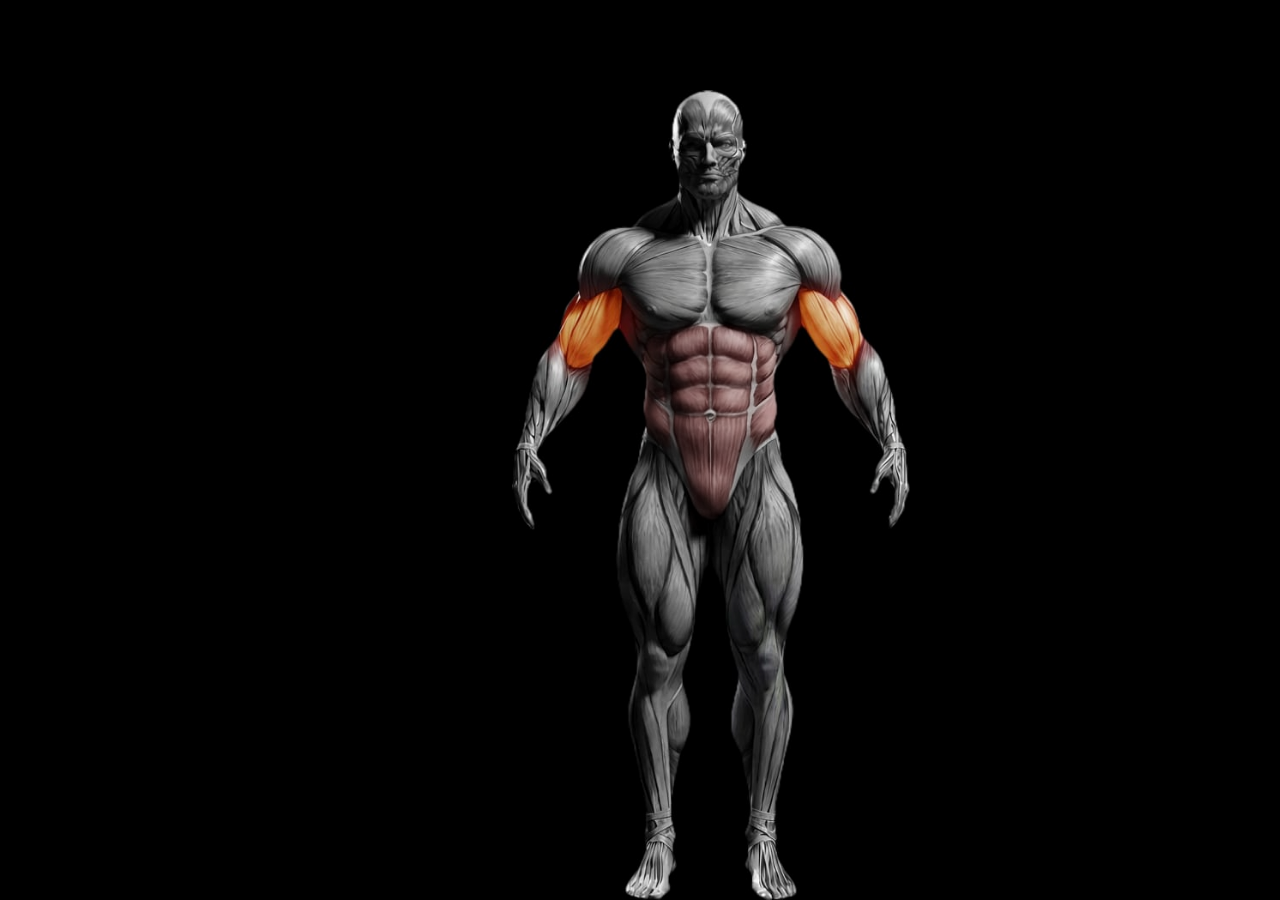
==== index.html @ 20246aa8 "adding my gym project to github" ====
<!DOCTYPE html>
<html lang="en">
<head>
  <meta charset="UTF-8">
  <meta name="viewport" content="width=device-width, initial-scale=1.0">
  <title>Interactive Gym Body</title>
  <link rel="stylesheet" href="style.css">
</head>
<body>
  <div class="container">
    <!-- Image Layers -->
    <div class="image-stack">
      <!-- Base Image (always visible) -->
      <img src="normal.jpeg" class="body-img base" alt="Normal Body">

      <!-- Highlight Images -->
      <img src="chest.jpeg" class="body-img highlight chest" alt="Chest">
      <img src="shoulders.jpeg" class="body-img highlight shoulders" alt="Shoulders">
      <img src="biceps.jpeg" class="body-img highlight biceps" alt="Biceps">
      <img src="core.jpeg" class="body-img highlight abs" alt="Abs">
 
      <img src="quads.jpeg" class="body-img highlight legs" alt="Legs">
    </div>

    <!-- Hotspots -->
    <div class="hotspot" data-part="chest" style="top: 28%; left: 48%; width: 120px; height: 80px;"></div>
    <div class="hotspot" data-part="shoulders" style="top: 25%; left: 42%; width: 90px; height: 70px;"></div>
    <div class="hotspot" data-part="shoulders" style="top: 25%; left: 56%; width: 90px; height: 70px;"></div>
    <div class="hotspot" data-part="biceps" style="top: 33%; left: 42%; width: 80px; height: 80px;"></div>
    <div class="hotspot" data-part="biceps" style="top: 33%; left: 58%; width: 80px; height: 80px;"></div>
    <div class="hotspot" data-part="abs" style="top: 39%; left: 50%; width: 80px; height: 120px;"></div>
    <div class="hotspot" data-part="legs" style="top: 55%; left: 47%; width: 150px; height: 200px;"></div>
  </div>

  <!-- Right Panel -->
  <div class="panel" id="panel">
    <h2 id="panelTitle">Workouts</h2>
    <div id="exerciseList"></div>
    <button onclick="goBack()">Back</button>
  </div>

  <!-- GSAP -->
  <script src="https://cdnjs.cloudflare.com/ajax/libs/gsap/3.12.5/gsap.min.js"></script>
  <script src="script.js"></script>
</body>
</html>
---- style.css ----
body {
    margin: 0;
    font-family: Arial, sans-serif;
    background: #000;
    color: white;
    overflow: hidden;
  }
  
  .container {
    position: relative;
    height: 100vh;
    display: flex;
    align-items: center;
    justify-content: center;
  }
  
  .image-stack {
    position: absolute;
    /* max-height: 90vh; */
    top:10%;
    left:40%;
  }
  
  .body-img {
    position: absolute;
    top: 0;
    left: 0;
    max-height: 90vh;
    opacity: 0;
    pointer-events: none;
  }
  
  .base {
    opacity: 1 !important; /* Base always visible */
    z-index: 1;
  }
  
  .highlight {
    z-index: 2; /* Always above base */
  }
  
  .hotspot {
    position: absolute;
    border-radius: 50%;
    cursor: pointer;
    /* background: rgba(0, 255, 150, 0.25); */
    /* border: 1px solid #0f0; */
    transition: transform 0.2s;
    z-index: 5;
  }
  
  .hotspot:hover {
    transform: scale(1.2);
    /* background: rgba(0, 255, 150, 0.5); */
  }
  
  .panel {
    position: fixed;
    top: 0;
    right: -50%;
    width: 40%;
    height: 100%;
    background: #111;
    padding: 20px;
    box-shadow: -4px 0 10px rgba(0,0,0,0.6);
    transition: right 0.8s ease;
    overflow-y: auto;
    z-index: 10;
  }
  
  .panel.active {
    right: 0;
  }
  
  .exercise {
    background: #222;
    margin: 10px 0;
    padding: 15px;
    border-radius: 8px;
  }
  
  button {
    margin-top: 20px;
    padding: 10px 15px;
    border: none;
    background: limegreen;
    color: white;
    font-size: 16px;
    border-radius: 6px;
    cursor: pointer;
  }
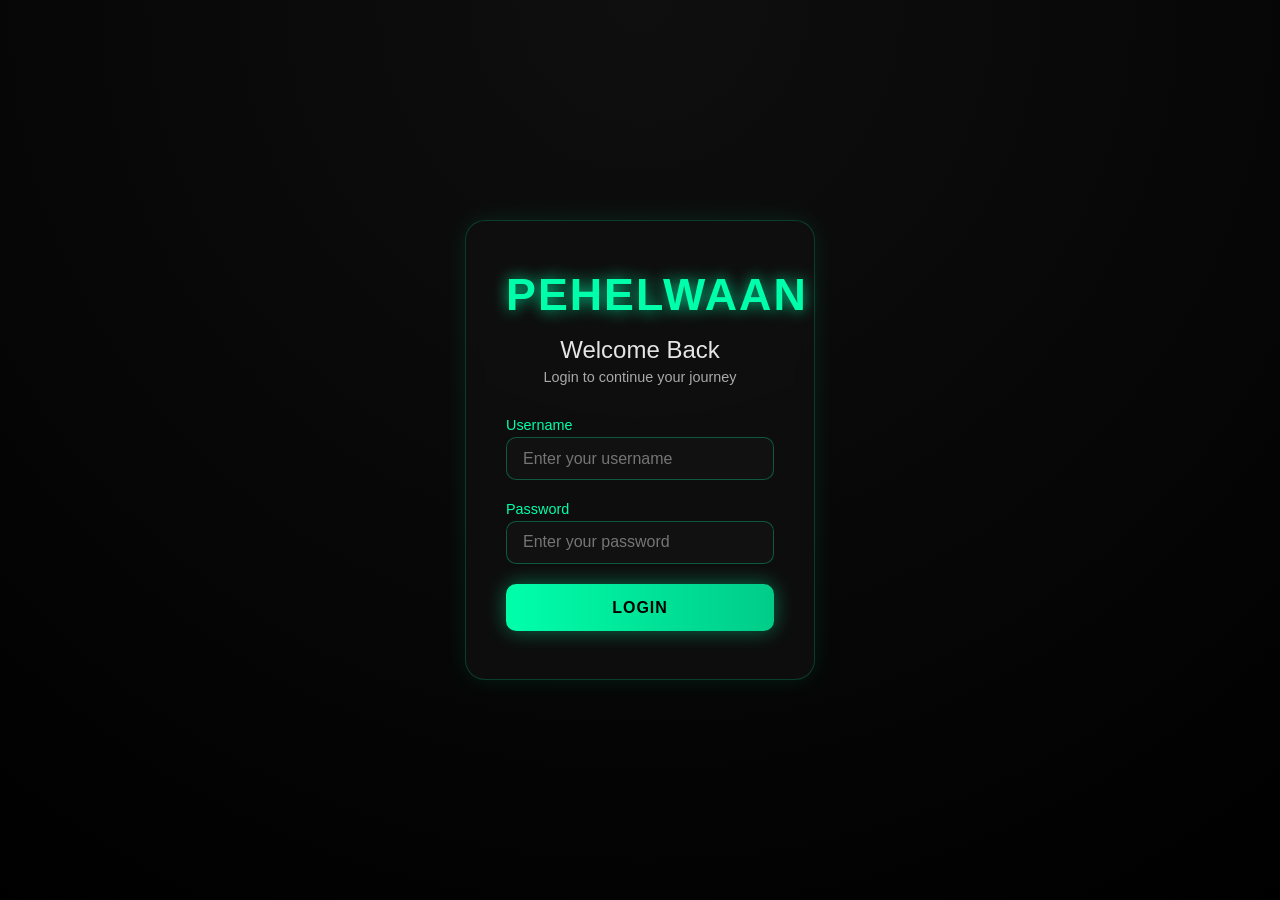
==== commit e82eee77: "files name change" ====
--- a/index.html
+++ b/index.html
@@ -1,46 +1,31 @@
 <!DOCTYPE html>
 <html lang="en">
 <head>
-  <meta charset="UTF-8">
-  <meta name="viewport" content="width=device-width, initial-scale=1.0">
-  <title>Interactive Gym Body</title>
-  <link rel="stylesheet" href="style.css">
+  <meta charset="UTF-8" />
+  <meta name="viewport" content="width=device-width, initial-scale=1.0" />
+  <title>Login | PEHELWAAN</title>
+  <link rel="stylesheet" href="style.css" />
 </head>
 <body>
-  <div class="container">
-    <!-- Image Layers -->
-    <div class="image-stack">
-      <!-- Base Image (always visible) -->
-      <img src="normal.jpeg" class="body-img base" alt="Normal Body">
-
-      <!-- Highlight Images -->
-      <img src="chest.jpeg" class="body-img highlight chest" alt="Chest">
-      <img src="shoulders.jpeg" class="body-img highlight shoulders" alt="Shoulders">
-      <img src="biceps.jpeg" class="body-img highlight biceps" alt="Biceps">
-      <img src="core.jpeg" class="body-img highlight abs" alt="Abs">
- 
-      <img src="quads.jpeg" class="body-img highlight legs" alt="Legs">
+  <div class="login-container">
+    <div class="login-box">
+      <h1 class="logo">PEHELWAAN</h1>
+      <h2>Welcome Back</h2>
+      <p class="subtitle">Login to continue your journey</p>
+      <form>
+        <div class="input-group">
+          <label for="email">Username</label>
+          <input type="input" id="email" placeholder="Enter your username" required />
+        </div>
+        <div class="input-group">
+          <label for="password">Password</label>
+          <input type="password" id="password" placeholder="Enter your password" required />
+        </div>
+        <button type="submit" class="btn" id="butt">Login</button>
+      </form>
+      
     </div>
-
-    <!-- Hotspots -->
-    <div class="hotspot" data-part="chest" style="top: 28%; left: 48%; width: 120px; height: 80px;"></div>
-    <div class="hotspot" data-part="shoulders" style="top: 25%; left: 42%; width: 90px; height: 70px;"></div>
-    <div class="hotspot" data-part="shoulders" style="top: 25%; left: 56%; width: 90px; height: 70px;"></div>
-    <div class="hotspot" data-part="biceps" style="top: 33%; left: 42%; width: 80px; height: 80px;"></div>
-    <div class="hotspot" data-part="biceps" style="top: 33%; left: 58%; width: 80px; height: 80px;"></div>
-    <div class="hotspot" data-part="abs" style="top: 39%; left: 50%; width: 80px; height: 120px;"></div>
-    <div class="hotspot" data-part="legs" style="top: 55%; left: 47%; width: 150px; height: 200px;"></div>
   </div>
-
-  <!-- Right Panel -->
-  <div class="panel" id="panel">
-    <h2 id="panelTitle">Workouts</h2>
-    <div id="exerciseList"></div>
-    <button onclick="goBack()">Back</button>
-  </div>
-
-  <!-- GSAP -->
-  <script src="https://cdnjs.cloudflare.com/ajax/libs/gsap/3.12.5/gsap.min.js"></script>
   <script src="script.js"></script>
 </body>
-</html>
+</html>
--- a/style.css
+++ b/style.css
@@ -1,92 +1,140 @@
+@import url('https://fonts.googleapis.com/css2?family=Oswald:wght@400;600&family=Poppins:wght@300;400;500&display=swap');
+
+* {
+  margin: 0;
+  padding: 0;
+  box-sizing: border-box;
+}
+
 body {
-    margin: 0;
-    font-family: Arial, sans-serif;
-    background: #000;
-    color: white;
-    overflow: hidden;
-  }
-  
-  .container {
-    position: relative;
-    height: 100vh;
-    display: flex;
-    align-items: center;
-    justify-content: center;
-  }
-  
-  .image-stack {
-    position: absolute;
-    /* max-height: 90vh; */
-    top:10%;
-    left:40%;
-  }
-  
-  .body-img {
-    position: absolute;
-    top: 0;
-    left: 0;
-    max-height: 90vh;
-    opacity: 0;
-    pointer-events: none;
-  }
-  
-  .base {
-    opacity: 1 !important; /* Base always visible */
-    z-index: 1;
-  }
-  
-  .highlight {
-    z-index: 2; /* Always above base */
-  }
-  
-  .hotspot {
-    position: absolute;
-    border-radius: 50%;
-    cursor: pointer;
-    /* background: rgba(0, 255, 150, 0.25); */
-    /* border: 1px solid #0f0; */
-    transition: transform 0.2s;
-    z-index: 5;
-  }
-  
-  .hotspot:hover {
-    transform: scale(1.2);
-    /* background: rgba(0, 255, 150, 0.5); */
-  }
-  
-  .panel {
-    position: fixed;
-    top: 0;
-    right: -50%;
-    width: 40%;
-    height: 100%;
-    background: #111;
-    padding: 20px;
-    box-shadow: -4px 0 10px rgba(0,0,0,0.6);
-    transition: right 0.8s ease;
-    overflow-y: auto;
-    z-index: 10;
-  }
-  
-  .panel.active {
-    right: 0;
-  }
-  
-  .exercise {
-    background: #222;
-    margin: 10px 0;
-    padding: 15px;
-    border-radius: 8px;
-  }
-  
-  button {
-    margin-top: 20px;
-    padding: 10px 15px;
-    border: none;
-    background: limegreen;
-    color: white;
-    font-size: 16px;
-    border-radius: 6px;
-    cursor: pointer;
-  }
-  +  font-family: "Poppins", sans-serif;
+  height: 100vh;
+  background: radial-gradient(circle at top, #0f0f0f 0%, #000 100%);
+  color: #e5e5e5;
+  display: flex;
+  justify-content: center;
+  align-items: center;
+  overflow: hidden;
+}
+
+.login-container {
+  display: flex;
+  justify-content: center;
+  align-items: center;
+  width: 100%;
+}
+
+.login-box {
+  background: rgba(15, 15, 15, 0.9);
+  border: 1px solid rgba(0, 255, 170, 0.2);
+  border-radius: 20px;
+  box-shadow: 0 0 25px rgba(0, 255, 170, 0.1);
+  padding: 3rem 2.5rem;
+  width: 350px;
+  text-align: center;
+  backdrop-filter: blur(8px);
+  transition: 0.3s ease;
+}
+
+.login-box:hover {
+  box-shadow: 0 0 40px rgba(0, 255, 170, 0.3);
+}
+
+.logo {
+  font-family: "Oswald", sans-serif;
+  font-size: 2.8rem;
+  color: #00ffaa;
+  letter-spacing: 2px;
+  text-shadow: 0 0 15px rgba(0, 255, 170, 0.8);
+  margin-bottom: 1rem;
+}
+
+h2 {
+  font-weight: 500;
+  color: #e5e5e5;
+  margin-bottom: 0.3rem;
+}
+
+.subtitle {
+  font-size: 0.9rem;
+  color: #aaaaaa;
+  margin-bottom: 2rem;
+}
+
+.input-group {
+  margin-bottom: 1.3rem;
+  text-align: left;
+}
+
+.input-group label {
+  display: block;
+  color: #00ffaa;
+  font-size: 0.9rem;
+  margin-bottom: 0.3rem;
+}
+
+.input-group input {
+  width: 100%;
+  padding: 0.7rem 1rem;
+  background: #111;
+  border: 1px solid rgba(0, 255, 170, 0.3);
+  border-radius: 10px;
+  color: #fff;
+  font-size: 1rem;
+  outline: none;
+  transition: border 0.3s ease, box-shadow 0.3s ease;
+}
+
+.input-group input:focus {
+  border: 1px solid #00ffaa;
+  box-shadow: 0 0 10px rgba(0, 255, 170, 0.5);
+}
+
+.btn {
+  width: 100%;
+  padding: 0.9rem;
+  border: none;
+  border-radius: 10px;
+  background: linear-gradient(90deg, #00ffaa, #00cc88);
+  color: #000;
+  font-size: 1rem;
+  font-weight: 600;
+  cursor: pointer;
+  transition: all 0.4s ease;
+  text-transform: uppercase;
+  letter-spacing: 1px;
+  box-shadow: 0 0 20px rgba(0, 255, 170, 0.4);
+}
+
+.btn:hover {
+  background: linear-gradient(90deg, #00cc88, #00ffaa);
+  transform: scale(1.05);
+  box-shadow: 0 0 35px rgba(0, 255, 170, 0.7);
+}
+
+.signup-text {
+  margin-top: 1.5rem;
+  font-size: 0.9rem;
+  color: #bbb;
+}
+
+.signup-text a {
+  color: #00ffaa;
+  text-decoration: none;
+  font-weight: 500;
+}
+
+.signup-text a:hover {
+  text-shadow: 0 0 10px #00ffaa;
+}
+
+/* Glow animation for subtle effect */
+@keyframes glowPulse {
+  0% { box-shadow: 0 0 10px rgba(0, 255, 170, 0.4); }
+  50% { box-shadow: 0 0 25px rgba(0, 255, 170, 0.8); }
+  100% { box-shadow: 0 0 10px rgba(0, 255, 170, 0.4); }
+}
+
+.login-box:hover .logo {
+  animation: glowPulse 2s infinite ease-in-out;
+}
